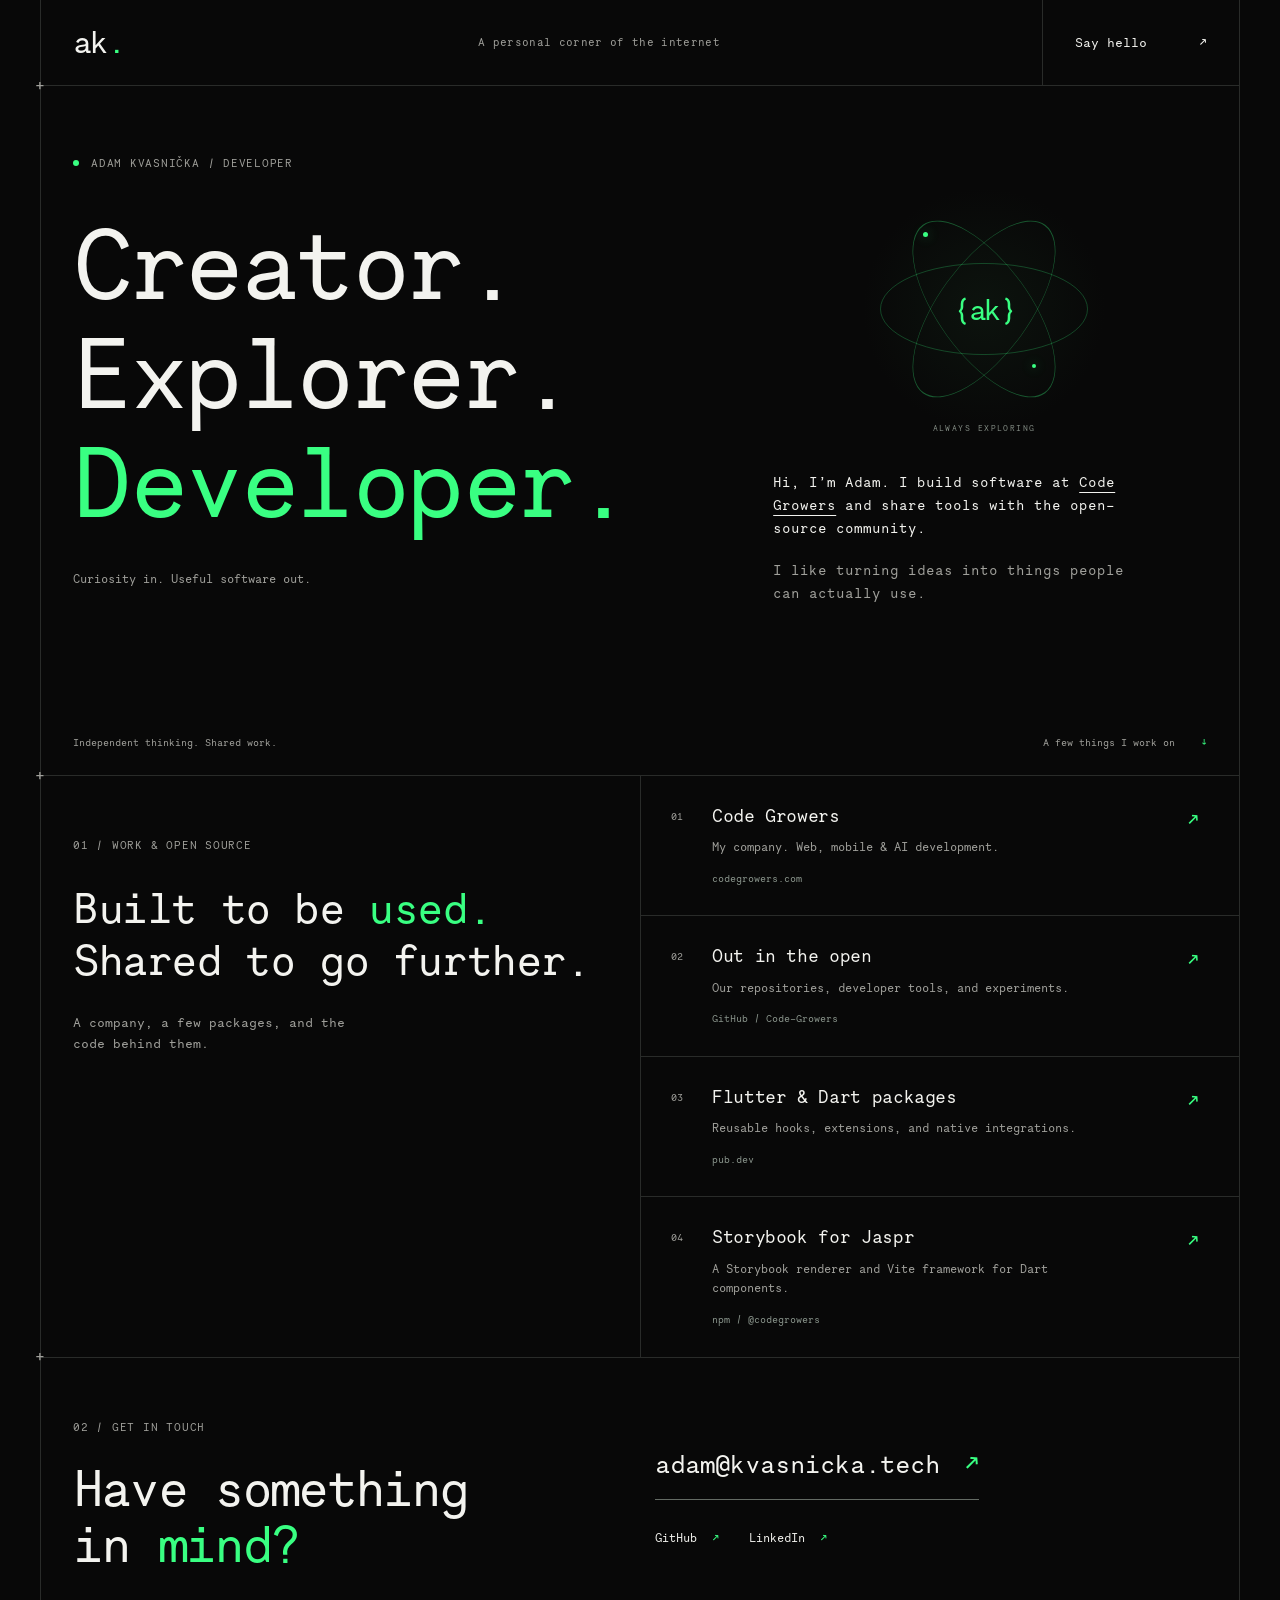
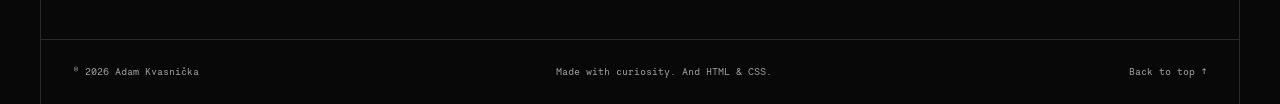
==== index.html @ e01c3063 "Build personal website in Code Growers style" ====
<!doctype html>
<html lang="en">
  <head>
    <meta charset="utf-8">
    <meta name="viewport" content="width=device-width, initial-scale=1">
    <meta name="theme-color" content="#080808">
    <title>Adam Kvasnička — Creator, explorer, developer</title>
    <meta name="description" content="I'm Adam Kvasnička. I build software at Code Growers and share tools for developers. Explore my work and get in touch.">
    <link rel="canonical" href="https://kvasnicka.tech/">
    <meta property="og:type" content="website">
    <meta property="og:title" content="Adam Kvasnička — Creator, explorer, developer">
    <meta property="og:description" content="Building software at Code Growers. Sharing tools with the open-source community.">
    <meta property="og:url" content="https://kvasnicka.tech/">
    <link rel="icon" type="image/svg+xml" href="assets/favicon.svg">
    <link rel="preload" href="assets/necto-mono.woff2" as="font" type="font/woff2" crossorigin>
    <link rel="stylesheet" href="styles.css">
  </head>
  <body>
    <a class="skip-link" href="#main">Skip to content</a>
    <div class="frame">
      <header class="header">
        <a class="wordmark" href="./" aria-label="Adam Kvasnička home">ak<span class="accent">.</span></a>
        <span class="header-note">A personal corner of the internet</span>
        <a class="header-contact" href="mailto:adam@kvasnicka.tech">Say hello <span aria-hidden="true">↗</span></a>
      </header>

      <main id="main">
        <section class="hero" aria-labelledby="intro">
          <div class="hero-heading">
            <p class="eyebrow"><span class="status-dot" aria-hidden="true"></span> Adam Kvasnička / Developer</p>
            <h1 id="intro">Creator.<br>Explorer.<br><span class="accent">Developer.</span></h1>
            <p class="hero-caption">Curiosity in. Useful software out.</p>
          </div>
          <div class="hero-aside">
            <div class="orbit" aria-hidden="true"><span class="orbit-ring ring-one"></span><span class="orbit-ring ring-two"></span><span class="orbit-ring ring-three"></span><span class="orbit-core">{ak}</span><span class="orbit-label">ALWAYS EXPLORING</span></div>
            <div class="intro-copy">
              <p>Hi, I’m Adam. I build software at <a class="inline-link" href="https://codegrowers.com/">Code Growers</a> and share tools with the open-source community.</p>
              <p>I like turning ideas into things people can actually use.</p>
            </div>
          </div>
          <div class="hero-bottom"><span>Independent thinking. Shared work.</span><a href="#work">A few things I work on <span aria-hidden="true">↓</span></a></div>
        </section>

        <section class="work" id="work" aria-labelledby="work-heading">
          <div class="section-intro"><p class="eyebrow">01 / Work &amp; open source</p><h2 id="work-heading">Built to be <span class="accent">used.</span><br>Shared to go further.</h2><p>A company, a few packages, and the code behind them.</p></div>
          <div class="work-links">
            <a class="project" href="https://codegrowers.com/"><span class="project-number">01</span><span><h3>Code Growers</h3><p>My company. Web, mobile &amp; AI development.</p><span class="tag">codegrowers.com</span></span><span class="arrow" aria-hidden="true">↗</span></a>
            <a class="project" href="https://github.com/Code-Growers"><span class="project-number">02</span><span><h3>Out in the open</h3><p>Our repositories, developer tools, and experiments.</p><span class="tag">GitHub / Code-Growers</span></span><span class="arrow" aria-hidden="true">↗</span></a>
            <a class="project" href="https://pub.dev/publishers/codegrowers.tech/packages"><span class="project-number">03</span><span><h3>Flutter &amp; Dart packages</h3><p>Reusable hooks, extensions, and native integrations.</p><span class="tag">pub.dev</span></span><span class="arrow" aria-hidden="true">↗</span></a>
            <a class="project" href="https://www.npmjs.com/package/@codegrowers/storybook-jaspr-vite"><span class="project-number">04</span><span><h3>Storybook for Jaspr</h3><p>A Storybook renderer and Vite framework for Dart components.</p><span class="tag">npm / @codegrowers</span></span><span class="arrow" aria-hidden="true">↗</span></a>
          </div>
        </section>

        <section class="contact" aria-labelledby="contact-heading">
          <div><p class="eyebrow">02 / Get in touch</p><h2 id="contact-heading">Have something<br>in <span class="accent">mind?</span></h2></div>
          <div class="contact-links"><a class="email" href="mailto:adam@kvasnicka.tech">adam@kvasnicka.tech <span aria-hidden="true">↗</span></a><nav class="socials" aria-label="Find Adam online"><a href="https://github.com/NomiAdam">GitHub <span aria-hidden="true">↗</span></a><a href="https://www.linkedin.com/in/adam-kvasni%C4%8Dka-223717183/">LinkedIn <span aria-hidden="true">↗</span></a></nav></div>
        </section>
      </main>
      <footer><span>© 2026 Adam Kvasnička</span><span>Made with curiosity. And HTML &amp; CSS.</span><a href="#main">Back to top ↑</a></footer>
    </div>
  </body>
</html>
---- styles.css ----
@font-face{font-family:"Necto Mono";src:url("assets/necto-mono.woff2") format("woff2");font-weight:400;font-style:normal;font-display:swap}
:root{color-scheme:dark;--bg:#080808;--text:#f3f3ef;--muted:#a0a09b;--line:#292b29;--green:#39ff82;font-family:"Necto Mono","Courier New",monospace;color:var(--text);background:var(--bg);font-synthesis:none;scroll-behavior:smooth;scroll-padding-top:24px}
*{box-sizing:border-box}body{margin:0;font-size:15px;line-height:1.65}::selection{background:var(--green);color:var(--bg)}a{color:inherit;text-decoration:none;transition:color .2s,background .2s}a:hover{color:var(--green)}a:focus-visible{outline:2px solid var(--green);outline-offset:6px}h1,h2,h3,p{margin:0}h1,h2,h3{font-weight:400}h1,h2{letter-spacing:-.055em;line-height:1.1}.accent{color:var(--green)}.frame{max-width:1520px;margin:0 40px;border-inline:1px solid var(--line)}.header{height:86px;display:flex;align-items:center;justify-content:space-between;border-bottom:1px solid var(--line);position:relative}.header:after,.hero:after,.work:after{content:"+";position:absolute;bottom:-12px;left:-6px;color:var(--muted);font-size:16px;z-index:1}.wordmark{font-size:32px;letter-spacing:-3px;padding-inline:32px}.header-note{font-size:11px;color:var(--muted);letter-spacing:.03em}.header-contact{height:100%;padding:0 32px;border-left:1px solid var(--line);display:flex;align-items:center;gap:52px;font-size:13px}.header-contact:hover{background:var(--green);color:var(--bg)}.eyebrow{font-size:11px;letter-spacing:.07em;text-transform:uppercase;color:var(--muted)}.hero{position:relative;display:grid;grid-template-columns:1.35fr 1fr;min-height:690px;padding-bottom:85px;border-bottom:1px solid var(--line);background:linear-gradient(90deg,transparent calc(50% - .5px),#171a17 50%,transparent calc(50% + .5px))}.hero-heading{padding:68px 32px 32px;z-index:1}.hero-heading .eyebrow{display:flex;gap:12px;align-items:center}.status-dot{width:6px;height:6px;border-radius:50%;background:var(--green)}h1{font-size:clamp(60px,7.8vw,118px);margin-top:38px;line-height:1.09}.hero-caption{margin-top:32px;font-size:12px;color:var(--muted)}.hero-aside{display:flex;flex-direction:column;justify-content:center;padding:36px 44px 24px;min-width:0}.intro-copy{max-width:370px;font-size:14px}.intro-copy p+p{margin-top:18px;color:var(--muted)}.inline-link{text-decoration:underline;text-underline-offset:5px}.orbit{width:252px;height:252px;position:relative;align-self:center;margin:0 0 36px;display:grid;place-items:center;background:radial-gradient(ellipse,#152a1a55,transparent 68%)}.orbit-ring{position:absolute;width:208px;height:208px;border:1px solid #39ff8255;border-radius:50%}.ring-one{transform:rotate(-36deg) scaleX(.44)}.ring-two{transform:rotate(36deg) scaleX(.44)}.ring-three{transform:rotate(90deg) scaleX(.44)}.orbit:before,.orbit:after{content:"";position:absolute;background:var(--green);width:5px;height:5px;border-radius:50%;top:49px;left:65px;box-shadow:0 0 12px #39ff8277}.orbit:after{top:181px;left:174px;width:4px;height:4px}.orbit-core{font-size:30px;color:var(--green);letter-spacing:-3px}.orbit-label{position:absolute;bottom:0;color:#848d85;font-size:8px;letter-spacing:.18em}.hero-bottom{position:absolute;bottom:0;left:0;right:0;display:flex;justify-content:space-between;padding:24px 32px;font-size:10px;color:var(--muted)}.hero-bottom a{display:flex;gap:26px}.hero-bottom a span{color:var(--green)}.work{display:grid;grid-template-columns:1fr 1fr;border-bottom:1px solid var(--line);position:relative}.section-intro{padding:60px 32px}.section-intro h2{margin-top:28px;font-size:clamp(30px,3.4vw,50px);line-height:1.2}.section-intro>p:last-child{max-width:300px;margin-top:25px;color:var(--muted);font-size:13px}.work-links{border-left:1px solid var(--line)}.project{display:grid;grid-template-columns:25px 1fr 22px;gap:16px;padding:28px 30px;border-bottom:1px solid var(--line)}.project:last-child{border-bottom:0}.project:hover{background:#101811}.project-number{font-size:10px;color:var(--muted);padding-top:5px}.project h3{font-size:18px;line-height:1.4;letter-spacing:-.02em}.project p{font-size:12px;color:var(--muted);margin-top:8px;max-width:365px}.tag{font-size:10px;color:#8a958c;display:block;margin-top:14px}.arrow{color:var(--green);font-size:20px;transition:transform .2s}.project:hover .arrow{transform:translate(3px,-3px)}.contact{display:grid;grid-template-columns:1fr 1fr;gap:30px;padding:60px 32px 66px;border-bottom:1px solid var(--line)}.contact h2{font-size:clamp(35px,4vw,58px);margin-top:24px}.contact-links{display:flex;flex-direction:column;justify-content:center;align-items:flex-start}.email{font-size:clamp(16px,2vw,26px);border-bottom:1px solid #646b64;padding-bottom:14px;letter-spacing:-.04em;display:flex;gap:24px}.email span{color:var(--green)}.socials{display:flex;gap:30px;margin-top:28px;font-size:12px}.socials span{color:var(--green);margin-left:8px}footer{padding:24px 32px;display:flex;justify-content:space-between;gap:20px;font-size:10px;color:var(--muted)}.skip-link{position:fixed;top:10px;left:10px;padding:10px 20px;background:var(--green);color:var(--bg);z-index:10;transform:translateY(-160%)}.skip-link:focus{transform:translateY(0)}
@media(min-width:1600px){.frame{margin-inline:auto}}
@media(max-width:1000px){.frame{margin-inline:24px}.header-note{display:none}.hero-heading{padding-top:52px}.hero-aside{padding-inline:28px}.hero{min-height:620px}h1{font-size:clamp(60px,8vw,90px)}.orbit{width:210px;height:220px;margin-bottom:20px}.orbit-ring{width:180px;height:180px}.orbit:before{top:43px;left:52px}.orbit:after{top:157px;left:145px}.project{padding-inline:24px;gap:12px}.email{gap:12px}footer{flex-wrap:wrap}}
@media(max-width:680px){.frame{margin-inline:16px}.header{height:72px}.wordmark{padding-inline:20px}.header-contact{padding-inline:20px;gap:30px;font-size:12px}.hero{grid-template-columns:1fr;min-height:auto;background:none;padding-bottom:74px}.hero-heading{padding:42px 20px 0}.hero-heading .eyebrow{font-size:9px}h1{font-size:clamp(52px,12vw,80px);margin-top:28px}.hero-caption{font-size:10px;margin-top:23px}.hero-aside{padding:30px 20px 28px;display:block}.orbit{display:none}.intro-copy{font-size:13px;max-width:400px}.hero-bottom{padding:21px 20px;font-size:10px}.hero-bottom>span{display:none}.work{grid-template-columns:1fr}.section-intro{padding:40px 20px 32px}.section-intro h2{font-size:34px;margin-top:20px}.section-intro>p:last-child{max-width:100%;margin-top:18px}.work-links{border-left:0;border-top:1px solid var(--line)}.project{padding:25px 20px;grid-template-columns:20px 1fr 16px;gap:10px}.project h3{font-size:16px}.project p{font-size:11px}.contact{grid-template-columns:1fr;padding:40px 20px;gap:30px}.contact h2{font-size:40px;margin-top:20px}.email{font-size:clamp(14px,4.3vw,24px);gap:12px}.socials{margin-top:24px}footer{padding:22px 20px;font-size:9px;gap:14px}footer>span:nth-child(2){order:3;flex-basis:100%}footer>a{margin-left:auto}}
@media(prefers-reduced-motion:reduce){:root{scroll-behavior:auto}a,.arrow{transition:none}}
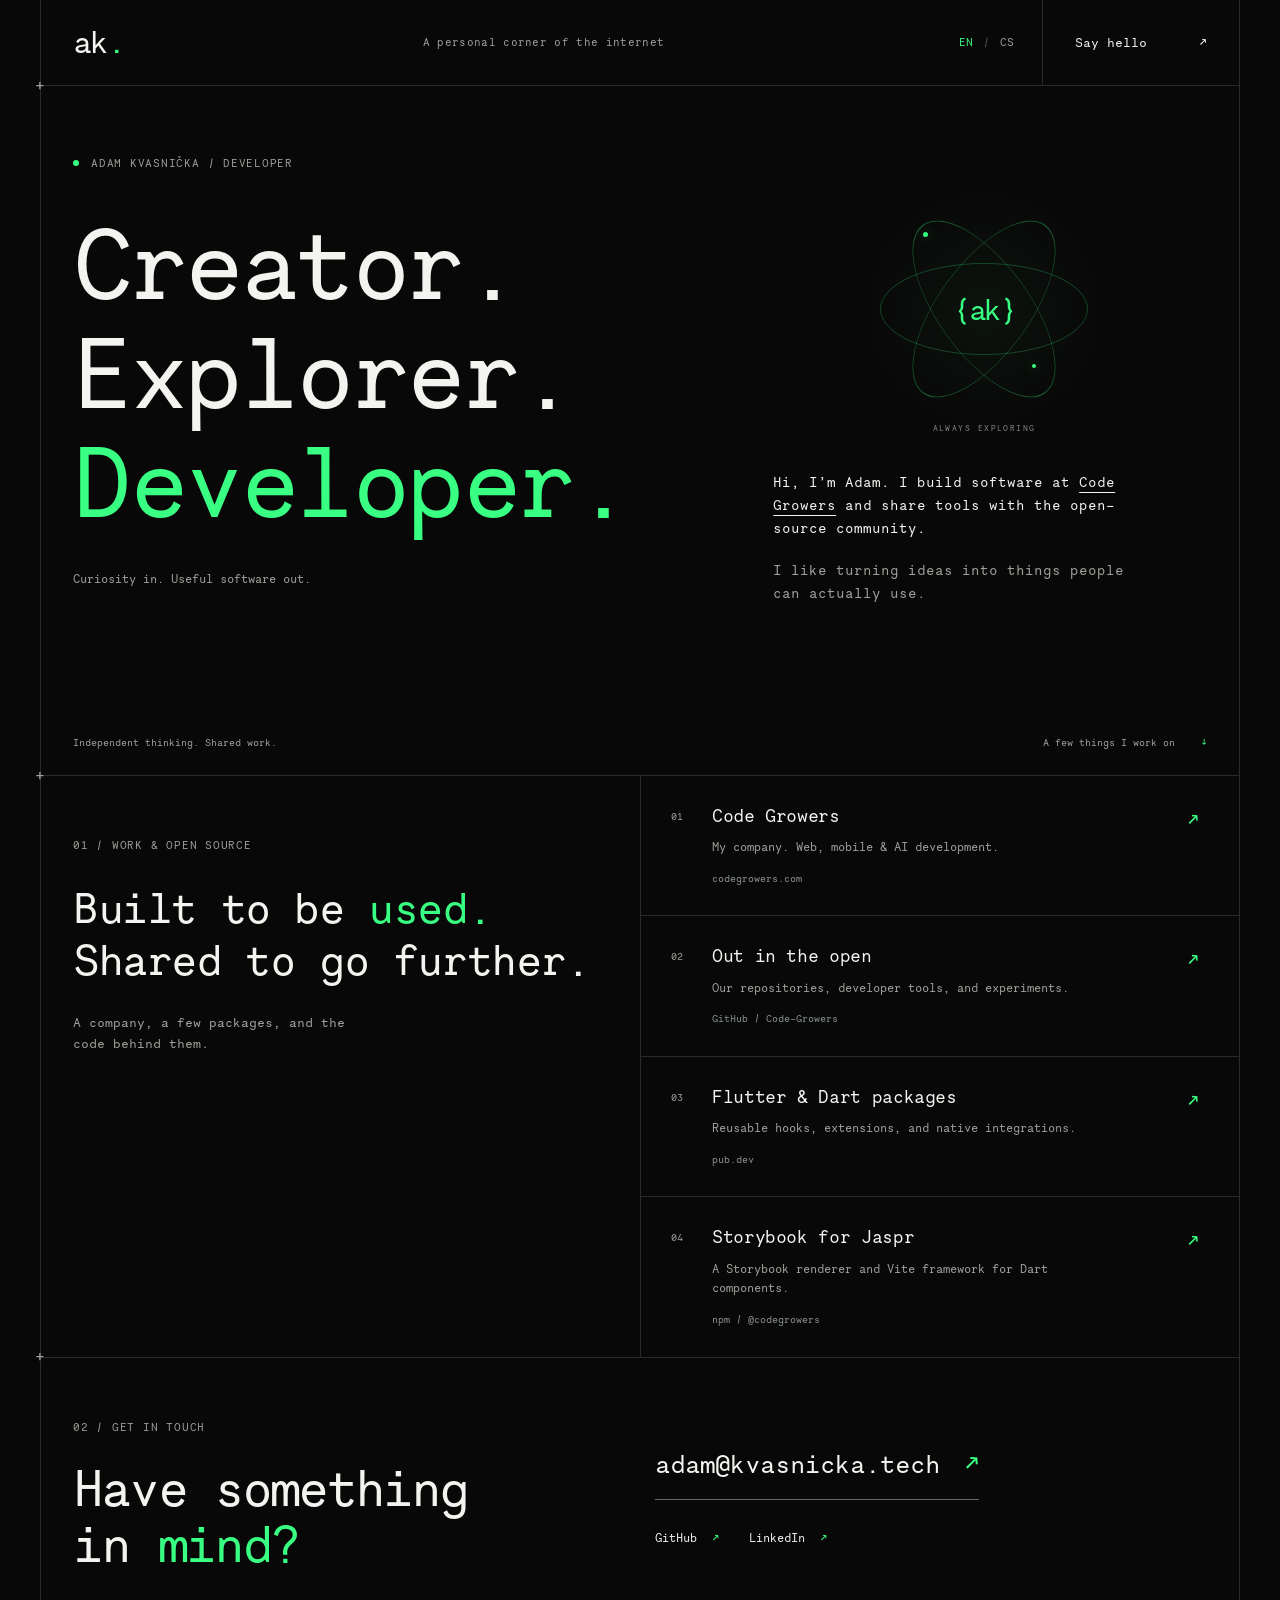
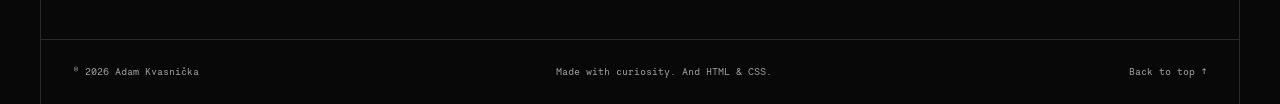
==== commit c8645a1b: "Add Czech and English localization with language switch" ====
--- a/index.html
+++ b/index.html
@@ -1,62 +1,175 @@
 <!doctype html>
 <html lang="en">
   <head>
-    <meta charset="utf-8">
-    <meta name="viewport" content="width=device-width, initial-scale=1">
-    <meta name="theme-color" content="#080808">
+    <meta charset="utf-8" />
+    <meta name="viewport" content="width=device-width, initial-scale=1" />
+    <meta name="theme-color" content="#080808" />
     <title>Adam Kvasnička — Creator, explorer, developer</title>
-    <meta name="description" content="I'm Adam Kvasnička. I build software at Code Growers and share tools for developers. Explore my work and get in touch.">
-    <link rel="canonical" href="https://kvasnicka.tech/">
-    <meta property="og:type" content="website">
-    <meta property="og:title" content="Adam Kvasnička — Creator, explorer, developer">
-    <meta property="og:description" content="Building software at Code Growers. Sharing tools with the open-source community.">
-    <meta property="og:url" content="https://kvasnicka.tech/">
-    <link rel="icon" type="image/svg+xml" href="assets/favicon.svg">
-    <link rel="preload" href="assets/necto-mono.woff2" as="font" type="font/woff2" crossorigin>
-    <link rel="stylesheet" href="styles.css">
+    <meta
+      name="description"
+      content="I'm Adam Kvasnička. I build software at Code Growers and share tools for developers. Explore my work and get in touch."
+    />
+    <link rel="canonical" href="https://kvasnicka.tech/" />
+    <link rel="alternate" hreflang="en" href="https://kvasnicka.tech/en/" />
+    <link rel="alternate" hreflang="cs" href="https://kvasnicka.tech/cs/" />
+    <link rel="alternate" hreflang="x-default" href="https://kvasnicka.tech/" />
+    <meta property="og:type" content="website" />
+    <meta
+      property="og:title"
+      content="Adam Kvasnička — Creator, explorer, developer"
+    />
+    <meta
+      property="og:description"
+      content="Building software at Code Growers. Sharing tools with the open-source community."
+    />
+    <meta property="og:url" content="https://kvasnicka.tech/" />
+    <link rel="icon" type="image/svg+xml" href="assets/favicon.svg" />
+    <link
+      rel="preload"
+      href="assets/necto-mono.woff2"
+      as="font"
+      type="font/woff2"
+      crossorigin
+    />
+    <link rel="stylesheet" href="styles.css" />
   </head>
   <body>
     <a class="skip-link" href="#main">Skip to content</a>
     <div class="frame">
       <header class="header">
-        <a class="wordmark" href="./" aria-label="Adam Kvasnička home">ak<span class="accent">.</span></a>
+        <a class="wordmark" href="./" aria-label="Adam Kvasnička home"
+          >ak<span class="accent">.</span></a
+        >
         <span class="header-note">A personal corner of the internet</span>
-        <a class="header-contact" href="mailto:adam@kvasnicka.tech">Say hello <span aria-hidden="true">↗</span></a>
+        <nav class="languages" aria-label="Language">
+          <a href="en/" lang="en" hreflang="en" aria-current="page">EN</a
+          ><span aria-hidden="true">/</span
+          ><a href="cs/" lang="cs" hreflang="cs">CS</a>
+        </nav>
+        <a class="header-contact" href="mailto:adam@kvasnicka.tech"
+          >Say hello <span aria-hidden="true">↗</span></a
+        >
       </header>
 
       <main id="main">
         <section class="hero" aria-labelledby="intro">
           <div class="hero-heading">
-            <p class="eyebrow"><span class="status-dot" aria-hidden="true"></span> Adam Kvasnička / Developer</p>
-            <h1 id="intro">Creator.<br>Explorer.<br><span class="accent">Developer.</span></h1>
+            <p class="eyebrow">
+              <span class="status-dot" aria-hidden="true"></span> Adam Kvasnička
+              / Developer
+            </p>
+            <h1 id="intro">
+              Creator.<br />Explorer.<br /><span class="accent"
+                >Developer.</span
+              >
+            </h1>
             <p class="hero-caption">Curiosity in. Useful software out.</p>
           </div>
           <div class="hero-aside">
-            <div class="orbit" aria-hidden="true"><span class="orbit-ring ring-one"></span><span class="orbit-ring ring-two"></span><span class="orbit-ring ring-three"></span><span class="orbit-core">{ak}</span><span class="orbit-label">ALWAYS EXPLORING</span></div>
+            <div class="orbit" aria-hidden="true">
+              <span class="orbit-ring ring-one"></span
+              ><span class="orbit-ring ring-two"></span
+              ><span class="orbit-ring ring-three"></span
+              ><span class="orbit-core">{ak}</span
+              ><span class="orbit-label">ALWAYS EXPLORING</span>
+            </div>
             <div class="intro-copy">
-              <p>Hi, I’m Adam. I build software at <a class="inline-link" href="https://codegrowers.com/">Code Growers</a> and share tools with the open-source community.</p>
+              <p>
+                Hi, I’m Adam. I build software at
+                <a class="inline-link" href="https://codegrowers.com/"
+                  >Code Growers</a
+                >
+                and share tools with the open-source community.
+              </p>
               <p>I like turning ideas into things people can actually use.</p>
             </div>
           </div>
-          <div class="hero-bottom"><span>Independent thinking. Shared work.</span><a href="#work">A few things I work on <span aria-hidden="true">↓</span></a></div>
+          <div class="hero-bottom">
+            <span>Independent thinking. Shared work.</span
+            ><a href="#work"
+              >A few things I work on <span aria-hidden="true">↓</span></a
+            >
+          </div>
         </section>
 
         <section class="work" id="work" aria-labelledby="work-heading">
-          <div class="section-intro"><p class="eyebrow">01 / Work &amp; open source</p><h2 id="work-heading">Built to be <span class="accent">used.</span><br>Shared to go further.</h2><p>A company, a few packages, and the code behind them.</p></div>
+          <div class="section-intro">
+            <p class="eyebrow">01 / Work &amp; open source</p>
+            <h2 id="work-heading">
+              Built to be <span class="accent">used.</span><br />Shared to go
+              further.
+            </h2>
+            <p>A company, a few packages, and the code behind them.</p>
+          </div>
           <div class="work-links">
-            <a class="project" href="https://codegrowers.com/"><span class="project-number">01</span><span><h3>Code Growers</h3><p>My company. Web, mobile &amp; AI development.</p><span class="tag">codegrowers.com</span></span><span class="arrow" aria-hidden="true">↗</span></a>
-            <a class="project" href="https://github.com/Code-Growers"><span class="project-number">02</span><span><h3>Out in the open</h3><p>Our repositories, developer tools, and experiments.</p><span class="tag">GitHub / Code-Growers</span></span><span class="arrow" aria-hidden="true">↗</span></a>
-            <a class="project" href="https://pub.dev/publishers/codegrowers.tech/packages"><span class="project-number">03</span><span><h3>Flutter &amp; Dart packages</h3><p>Reusable hooks, extensions, and native integrations.</p><span class="tag">pub.dev</span></span><span class="arrow" aria-hidden="true">↗</span></a>
-            <a class="project" href="https://www.npmjs.com/package/@codegrowers/storybook-jaspr-vite"><span class="project-number">04</span><span><h3>Storybook for Jaspr</h3><p>A Storybook renderer and Vite framework for Dart components.</p><span class="tag">npm / @codegrowers</span></span><span class="arrow" aria-hidden="true">↗</span></a>
+            <a class="project" href="https://codegrowers.com/"
+              ><span class="project-number">01</span
+              ><span
+                ><h3>Code Growers</h3>
+                <p>My company. Web, mobile &amp; AI development.</p>
+                <span class="tag">codegrowers.com</span></span
+              ><span class="arrow" aria-hidden="true">↗</span></a
+            >
+            <a class="project" href="https://github.com/Code-Growers"
+              ><span class="project-number">02</span
+              ><span
+                ><h3>Out in the open</h3>
+                <p>Our repositories, developer tools, and experiments.</p>
+                <span class="tag">GitHub / Code-Growers</span></span
+              ><span class="arrow" aria-hidden="true">↗</span></a
+            >
+            <a
+              class="project"
+              href="https://pub.dev/publishers/codegrowers.tech/packages"
+              ><span class="project-number">03</span
+              ><span
+                ><h3>Flutter &amp; Dart packages</h3>
+                <p>Reusable hooks, extensions, and native integrations.</p>
+                <span class="tag">pub.dev</span></span
+              ><span class="arrow" aria-hidden="true">↗</span></a
+            >
+            <a
+              class="project"
+              href="https://www.npmjs.com/package/@codegrowers/storybook-jaspr-vite"
+              ><span class="project-number">04</span
+              ><span
+                ><h3>Storybook for Jaspr</h3>
+                <p>
+                  A Storybook renderer and Vite framework for Dart components.
+                </p>
+                <span class="tag">npm / @codegrowers</span></span
+              ><span class="arrow" aria-hidden="true">↗</span></a
+            >
           </div>
         </section>
 
         <section class="contact" aria-labelledby="contact-heading">
-          <div><p class="eyebrow">02 / Get in touch</p><h2 id="contact-heading">Have something<br>in <span class="accent">mind?</span></h2></div>
-          <div class="contact-links"><a class="email" href="mailto:adam@kvasnicka.tech">adam@kvasnicka.tech <span aria-hidden="true">↗</span></a><nav class="socials" aria-label="Find Adam online"><a href="https://github.com/NomiAdam">GitHub <span aria-hidden="true">↗</span></a><a href="https://www.linkedin.com/in/adam-kvasni%C4%8Dka-223717183/">LinkedIn <span aria-hidden="true">↗</span></a></nav></div>
+          <div>
+            <p class="eyebrow">02 / Get in touch</p>
+            <h2 id="contact-heading">
+              Have something<br />in <span class="accent">mind?</span>
+            </h2>
+          </div>
+          <div class="contact-links">
+            <a class="email" href="mailto:adam@kvasnicka.tech"
+              >adam@kvasnicka.tech <span aria-hidden="true">↗</span></a
+            >
+            <nav class="socials" aria-label="Find Adam online">
+              <a href="https://github.com/NomiAdam"
+                >GitHub <span aria-hidden="true">↗</span></a
+              ><a
+                href="https://www.linkedin.com/in/adam-kvasni%C4%8Dka-223717183/"
+                >LinkedIn <span aria-hidden="true">↗</span></a
+              >
+            </nav>
+          </div>
         </section>
       </main>
-      <footer><span>© 2026 Adam Kvasnička</span><span>Made with curiosity. And HTML &amp; CSS.</span><a href="#main">Back to top ↑</a></footer>
+      <footer>
+        <span>© 2026 Adam Kvasnička</span
+        ><span>Made with curiosity. And HTML &amp; CSS.</span
+        ><a href="#main">Back to top ↑</a>
+      </footer>
     </div>
   </body>
 </html>
--- a/styles.css
+++ b/styles.css
@@ -1,7 +1,582 @@
-@font-face{font-family:"Necto Mono";src:url("assets/necto-mono.woff2") format("woff2");font-weight:400;font-style:normal;font-display:swap}
-:root{color-scheme:dark;--bg:#080808;--text:#f3f3ef;--muted:#a0a09b;--line:#292b29;--green:#39ff82;font-family:"Necto Mono","Courier New",monospace;color:var(--text);background:var(--bg);font-synthesis:none;scroll-behavior:smooth;scroll-padding-top:24px}
-*{box-sizing:border-box}body{margin:0;font-size:15px;line-height:1.65}::selection{background:var(--green);color:var(--bg)}a{color:inherit;text-decoration:none;transition:color .2s,background .2s}a:hover{color:var(--green)}a:focus-visible{outline:2px solid var(--green);outline-offset:6px}h1,h2,h3,p{margin:0}h1,h2,h3{font-weight:400}h1,h2{letter-spacing:-.055em;line-height:1.1}.accent{color:var(--green)}.frame{max-width:1520px;margin:0 40px;border-inline:1px solid var(--line)}.header{height:86px;display:flex;align-items:center;justify-content:space-between;border-bottom:1px solid var(--line);position:relative}.header:after,.hero:after,.work:after{content:"+";position:absolute;bottom:-12px;left:-6px;color:var(--muted);font-size:16px;z-index:1}.wordmark{font-size:32px;letter-spacing:-3px;padding-inline:32px}.header-note{font-size:11px;color:var(--muted);letter-spacing:.03em}.header-contact{height:100%;padding:0 32px;border-left:1px solid var(--line);display:flex;align-items:center;gap:52px;font-size:13px}.header-contact:hover{background:var(--green);color:var(--bg)}.eyebrow{font-size:11px;letter-spacing:.07em;text-transform:uppercase;color:var(--muted)}.hero{position:relative;display:grid;grid-template-columns:1.35fr 1fr;min-height:690px;padding-bottom:85px;border-bottom:1px solid var(--line);background:linear-gradient(90deg,transparent calc(50% - .5px),#171a17 50%,transparent calc(50% + .5px))}.hero-heading{padding:68px 32px 32px;z-index:1}.hero-heading .eyebrow{display:flex;gap:12px;align-items:center}.status-dot{width:6px;height:6px;border-radius:50%;background:var(--green)}h1{font-size:clamp(60px,7.8vw,118px);margin-top:38px;line-height:1.09}.hero-caption{margin-top:32px;font-size:12px;color:var(--muted)}.hero-aside{display:flex;flex-direction:column;justify-content:center;padding:36px 44px 24px;min-width:0}.intro-copy{max-width:370px;font-size:14px}.intro-copy p+p{margin-top:18px;color:var(--muted)}.inline-link{text-decoration:underline;text-underline-offset:5px}.orbit{width:252px;height:252px;position:relative;align-self:center;margin:0 0 36px;display:grid;place-items:center;background:radial-gradient(ellipse,#152a1a55,transparent 68%)}.orbit-ring{position:absolute;width:208px;height:208px;border:1px solid #39ff8255;border-radius:50%}.ring-one{transform:rotate(-36deg) scaleX(.44)}.ring-two{transform:rotate(36deg) scaleX(.44)}.ring-three{transform:rotate(90deg) scaleX(.44)}.orbit:before,.orbit:after{content:"";position:absolute;background:var(--green);width:5px;height:5px;border-radius:50%;top:49px;left:65px;box-shadow:0 0 12px #39ff8277}.orbit:after{top:181px;left:174px;width:4px;height:4px}.orbit-core{font-size:30px;color:var(--green);letter-spacing:-3px}.orbit-label{position:absolute;bottom:0;color:#848d85;font-size:8px;letter-spacing:.18em}.hero-bottom{position:absolute;bottom:0;left:0;right:0;display:flex;justify-content:space-between;padding:24px 32px;font-size:10px;color:var(--muted)}.hero-bottom a{display:flex;gap:26px}.hero-bottom a span{color:var(--green)}.work{display:grid;grid-template-columns:1fr 1fr;border-bottom:1px solid var(--line);position:relative}.section-intro{padding:60px 32px}.section-intro h2{margin-top:28px;font-size:clamp(30px,3.4vw,50px);line-height:1.2}.section-intro>p:last-child{max-width:300px;margin-top:25px;color:var(--muted);font-size:13px}.work-links{border-left:1px solid var(--line)}.project{display:grid;grid-template-columns:25px 1fr 22px;gap:16px;padding:28px 30px;border-bottom:1px solid var(--line)}.project:last-child{border-bottom:0}.project:hover{background:#101811}.project-number{font-size:10px;color:var(--muted);padding-top:5px}.project h3{font-size:18px;line-height:1.4;letter-spacing:-.02em}.project p{font-size:12px;color:var(--muted);margin-top:8px;max-width:365px}.tag{font-size:10px;color:#8a958c;display:block;margin-top:14px}.arrow{color:var(--green);font-size:20px;transition:transform .2s}.project:hover .arrow{transform:translate(3px,-3px)}.contact{display:grid;grid-template-columns:1fr 1fr;gap:30px;padding:60px 32px 66px;border-bottom:1px solid var(--line)}.contact h2{font-size:clamp(35px,4vw,58px);margin-top:24px}.contact-links{display:flex;flex-direction:column;justify-content:center;align-items:flex-start}.email{font-size:clamp(16px,2vw,26px);border-bottom:1px solid #646b64;padding-bottom:14px;letter-spacing:-.04em;display:flex;gap:24px}.email span{color:var(--green)}.socials{display:flex;gap:30px;margin-top:28px;font-size:12px}.socials span{color:var(--green);margin-left:8px}footer{padding:24px 32px;display:flex;justify-content:space-between;gap:20px;font-size:10px;color:var(--muted)}.skip-link{position:fixed;top:10px;left:10px;padding:10px 20px;background:var(--green);color:var(--bg);z-index:10;transform:translateY(-160%)}.skip-link:focus{transform:translateY(0)}
-@media(min-width:1600px){.frame{margin-inline:auto}}
-@media(max-width:1000px){.frame{margin-inline:24px}.header-note{display:none}.hero-heading{padding-top:52px}.hero-aside{padding-inline:28px}.hero{min-height:620px}h1{font-size:clamp(60px,8vw,90px)}.orbit{width:210px;height:220px;margin-bottom:20px}.orbit-ring{width:180px;height:180px}.orbit:before{top:43px;left:52px}.orbit:after{top:157px;left:145px}.project{padding-inline:24px;gap:12px}.email{gap:12px}footer{flex-wrap:wrap}}
-@media(max-width:680px){.frame{margin-inline:16px}.header{height:72px}.wordmark{padding-inline:20px}.header-contact{padding-inline:20px;gap:30px;font-size:12px}.hero{grid-template-columns:1fr;min-height:auto;background:none;padding-bottom:74px}.hero-heading{padding:42px 20px 0}.hero-heading .eyebrow{font-size:9px}h1{font-size:clamp(52px,12vw,80px);margin-top:28px}.hero-caption{font-size:10px;margin-top:23px}.hero-aside{padding:30px 20px 28px;display:block}.orbit{display:none}.intro-copy{font-size:13px;max-width:400px}.hero-bottom{padding:21px 20px;font-size:10px}.hero-bottom>span{display:none}.work{grid-template-columns:1fr}.section-intro{padding:40px 20px 32px}.section-intro h2{font-size:34px;margin-top:20px}.section-intro>p:last-child{max-width:100%;margin-top:18px}.work-links{border-left:0;border-top:1px solid var(--line)}.project{padding:25px 20px;grid-template-columns:20px 1fr 16px;gap:10px}.project h3{font-size:16px}.project p{font-size:11px}.contact{grid-template-columns:1fr;padding:40px 20px;gap:30px}.contact h2{font-size:40px;margin-top:20px}.email{font-size:clamp(14px,4.3vw,24px);gap:12px}.socials{margin-top:24px}footer{padding:22px 20px;font-size:9px;gap:14px}footer>span:nth-child(2){order:3;flex-basis:100%}footer>a{margin-left:auto}}
-@media(prefers-reduced-motion:reduce){:root{scroll-behavior:auto}a,.arrow{transition:none}}
+@font-face {
+  font-family: "Necto Mono";
+  src: url("assets/necto-mono.woff2") format("woff2");
+  font-weight: 400;
+  font-style: normal;
+  font-display: swap;
+}
+:root {
+  color-scheme: dark;
+  --bg: #080808;
+  --text: #f3f3ef;
+  --muted: #a0a09b;
+  --line: #292b29;
+  --green: #39ff82;
+  font-family: "Necto Mono", "Courier New", monospace;
+  color: var(--text);
+  background: var(--bg);
+  font-synthesis: none;
+  scroll-behavior: smooth;
+  scroll-padding-top: 24px;
+}
+* {
+  box-sizing: border-box;
+}
+body {
+  margin: 0;
+  font-size: 15px;
+  line-height: 1.65;
+}
+::selection {
+  background: var(--green);
+  color: var(--bg);
+}
+a {
+  color: inherit;
+  text-decoration: none;
+  transition:
+    color 0.2s,
+    background 0.2s;
+}
+a:hover {
+  color: var(--green);
+}
+a:focus-visible {
+  outline: 2px solid var(--green);
+  outline-offset: 6px;
+}
+h1,
+h2,
+h3,
+p {
+  margin: 0;
+}
+h1,
+h2,
+h3 {
+  font-weight: 400;
+}
+h1,
+h2 {
+  letter-spacing: -0.055em;
+  line-height: 1.1;
+}
+.accent {
+  color: var(--green);
+}
+.frame {
+  max-width: 1520px;
+  margin: 0 40px;
+  border-inline: 1px solid var(--line);
+}
+.header {
+  height: 86px;
+  display: flex;
+  align-items: center;
+  justify-content: space-between;
+  border-bottom: 1px solid var(--line);
+  position: relative;
+}
+.header:after,
+.hero:after,
+.work:after {
+  content: "+";
+  position: absolute;
+  bottom: -12px;
+  left: -6px;
+  color: var(--muted);
+  font-size: 16px;
+  z-index: 1;
+}
+.wordmark {
+  font-size: 32px;
+  letter-spacing: -3px;
+  padding-inline: 32px;
+}
+.header-note {
+  font-size: 11px;
+  color: var(--muted);
+  letter-spacing: 0.03em;
+}
+.header-contact {
+  height: 100%;
+  padding: 0 32px;
+  border-left: 1px solid var(--line);
+  display: flex;
+  align-items: center;
+  gap: 52px;
+  font-size: 13px;
+}
+.header-contact:hover {
+  background: var(--green);
+  color: var(--bg);
+}
+.eyebrow {
+  font-size: 11px;
+  letter-spacing: 0.07em;
+  text-transform: uppercase;
+  color: var(--muted);
+}
+.hero {
+  position: relative;
+  display: grid;
+  grid-template-columns: 1.35fr 1fr;
+  min-height: 690px;
+  padding-bottom: 85px;
+  border-bottom: 1px solid var(--line);
+  background: linear-gradient(
+    90deg,
+    transparent calc(50% - 0.5px),
+    #171a17 50%,
+    transparent calc(50% + 0.5px)
+  );
+}
+.hero-heading {
+  padding: 68px 32px 32px;
+  z-index: 1;
+}
+.hero-heading .eyebrow {
+  display: flex;
+  gap: 12px;
+  align-items: center;
+}
+.status-dot {
+  width: 6px;
+  height: 6px;
+  border-radius: 50%;
+  background: var(--green);
+}
+h1 {
+  font-size: clamp(60px, 7.8vw, 118px);
+  margin-top: 38px;
+  line-height: 1.09;
+}
+.hero-caption {
+  margin-top: 32px;
+  font-size: 12px;
+  color: var(--muted);
+}
+.hero-aside {
+  display: flex;
+  flex-direction: column;
+  justify-content: center;
+  padding: 36px 44px 24px;
+  min-width: 0;
+}
+.intro-copy {
+  max-width: 370px;
+  font-size: 14px;
+}
+.intro-copy p + p {
+  margin-top: 18px;
+  color: var(--muted);
+}
+.inline-link {
+  text-decoration: underline;
+  text-underline-offset: 5px;
+}
+.orbit {
+  width: 252px;
+  height: 252px;
+  position: relative;
+  align-self: center;
+  margin: 0 0 36px;
+  display: grid;
+  place-items: center;
+  background: radial-gradient(ellipse, #152a1a55, transparent 68%);
+}
+.orbit-ring {
+  position: absolute;
+  width: 208px;
+  height: 208px;
+  border: 1px solid #39ff8255;
+  border-radius: 50%;
+}
+.ring-one {
+  transform: rotate(-36deg) scaleX(0.44);
+}
+.ring-two {
+  transform: rotate(36deg) scaleX(0.44);
+}
+.ring-three {
+  transform: rotate(90deg) scaleX(0.44);
+}
+.orbit:before,
+.orbit:after {
+  content: "";
+  position: absolute;
+  background: var(--green);
+  width: 5px;
+  height: 5px;
+  border-radius: 50%;
+  top: 49px;
+  left: 65px;
+  box-shadow: 0 0 12px #39ff8277;
+}
+.orbit:after {
+  top: 181px;
+  left: 174px;
+  width: 4px;
+  height: 4px;
+}
+.orbit-core {
+  font-size: 30px;
+  color: var(--green);
+  letter-spacing: -3px;
+}
+.orbit-label {
+  position: absolute;
+  bottom: 0;
+  color: #848d85;
+  font-size: 8px;
+  letter-spacing: 0.18em;
+}
+.hero-bottom {
+  position: absolute;
+  bottom: 0;
+  left: 0;
+  right: 0;
+  display: flex;
+  justify-content: space-between;
+  padding: 24px 32px;
+  font-size: 10px;
+  color: var(--muted);
+}
+.hero-bottom a {
+  display: flex;
+  gap: 26px;
+}
+.hero-bottom a span {
+  color: var(--green);
+}
+.work {
+  display: grid;
+  grid-template-columns: 1fr 1fr;
+  border-bottom: 1px solid var(--line);
+  position: relative;
+}
+.section-intro {
+  padding: 60px 32px;
+}
+.section-intro h2 {
+  margin-top: 28px;
+  font-size: clamp(30px, 3.4vw, 50px);
+  line-height: 1.2;
+}
+.section-intro > p:last-child {
+  max-width: 300px;
+  margin-top: 25px;
+  color: var(--muted);
+  font-size: 13px;
+}
+.work-links {
+  border-left: 1px solid var(--line);
+}
+.project {
+  display: grid;
+  grid-template-columns: 25px 1fr 22px;
+  gap: 16px;
+  padding: 28px 30px;
+  border-bottom: 1px solid var(--line);
+}
+.project:last-child {
+  border-bottom: 0;
+}
+.project:hover {
+  background: #101811;
+}
+.project-number {
+  font-size: 10px;
+  color: var(--muted);
+  padding-top: 5px;
+}
+.project h3 {
+  font-size: 18px;
+  line-height: 1.4;
+  letter-spacing: -0.02em;
+}
+.project p {
+  font-size: 12px;
+  color: var(--muted);
+  margin-top: 8px;
+  max-width: 365px;
+}
+.tag {
+  font-size: 10px;
+  color: #8a958c;
+  display: block;
+  margin-top: 14px;
+}
+.arrow {
+  color: var(--green);
+  font-size: 20px;
+  transition: transform 0.2s;
+}
+.project:hover .arrow {
+  transform: translate(3px, -3px);
+}
+.contact {
+  display: grid;
+  grid-template-columns: 1fr 1fr;
+  gap: 30px;
+  padding: 60px 32px 66px;
+  border-bottom: 1px solid var(--line);
+}
+.contact h2 {
+  font-size: clamp(35px, 4vw, 58px);
+  margin-top: 24px;
+}
+.contact-links {
+  display: flex;
+  flex-direction: column;
+  justify-content: center;
+  align-items: flex-start;
+}
+.email {
+  font-size: clamp(16px, 2vw, 26px);
+  border-bottom: 1px solid #646b64;
+  padding-bottom: 14px;
+  letter-spacing: -0.04em;
+  display: flex;
+  gap: 24px;
+}
+.email span {
+  color: var(--green);
+}
+.socials {
+  display: flex;
+  gap: 30px;
+  margin-top: 28px;
+  font-size: 12px;
+}
+.socials span {
+  color: var(--green);
+  margin-left: 8px;
+}
+footer {
+  padding: 24px 32px;
+  display: flex;
+  justify-content: space-between;
+  gap: 20px;
+  font-size: 10px;
+  color: var(--muted);
+}
+.skip-link {
+  position: fixed;
+  top: 10px;
+  left: 10px;
+  padding: 10px 20px;
+  background: var(--green);
+  color: var(--bg);
+  z-index: 10;
+  transform: translateY(-160%);
+}
+.skip-link:focus {
+  transform: translateY(0);
+}
+.languages {
+  display: flex;
+  align-items: center;
+  gap: 10px;
+  margin-left: auto;
+  padding: 0 28px;
+  height: 100%;
+  font-size: 11px;
+  color: var(--muted);
+}
+.languages a[aria-current="page"] {
+  color: var(--green);
+}
+.header-note {
+  margin-left: auto;
+}
+.languages span {
+  color: #545854;
+}
+@media (min-width: 1600px) {
+  .frame {
+    margin-inline: auto;
+  }
+}
+@media (max-width: 1000px) {
+  .frame {
+    margin-inline: 24px;
+  }
+  .header-note {
+    display: none;
+  }
+  .hero-heading {
+    padding-top: 52px;
+  }
+  .hero-aside {
+    padding-inline: 28px;
+  }
+  .hero {
+    min-height: 620px;
+  }
+  h1 {
+    font-size: clamp(60px, 8vw, 90px);
+  }
+  .orbit {
+    width: 210px;
+    height: 220px;
+    margin-bottom: 20px;
+  }
+  .orbit-ring {
+    width: 180px;
+    height: 180px;
+  }
+  .orbit:before {
+    top: 43px;
+    left: 52px;
+  }
+  .orbit:after {
+    top: 157px;
+    left: 145px;
+  }
+  .project {
+    padding-inline: 24px;
+    gap: 12px;
+  }
+  .email {
+    gap: 12px;
+  }
+  footer {
+    flex-wrap: wrap;
+  }
+}
+@media (max-width: 680px) {
+  .frame {
+    margin-inline: 16px;
+  }
+  .header {
+    height: 72px;
+  }
+  .wordmark {
+    padding-inline: 20px;
+  }
+  .header-contact {
+    padding-inline: 20px;
+    gap: 30px;
+    font-size: 12px;
+  }
+  .hero {
+    grid-template-columns: 1fr;
+    min-height: auto;
+    background: none;
+    padding-bottom: 74px;
+  }
+  .hero-heading {
+    padding: 42px 20px 0;
+  }
+  .hero-heading .eyebrow {
+    font-size: 9px;
+  }
+  h1 {
+    font-size: clamp(52px, 12vw, 80px);
+    margin-top: 28px;
+  }
+  .hero-caption {
+    font-size: 10px;
+    margin-top: 23px;
+  }
+  .hero-aside {
+    padding: 30px 20px 28px;
+    display: block;
+  }
+  .orbit {
+    display: none;
+  }
+  .intro-copy {
+    font-size: 13px;
+    max-width: 400px;
+  }
+  .hero-bottom {
+    padding: 21px 20px;
+    font-size: 10px;
+  }
+  .hero-bottom > span {
+    display: none;
+  }
+  .work {
+    grid-template-columns: 1fr;
+  }
+  .section-intro {
+    padding: 40px 20px 32px;
+  }
+  .section-intro h2 {
+    font-size: 34px;
+    margin-top: 20px;
+  }
+  .section-intro > p:last-child {
+    max-width: 100%;
+    margin-top: 18px;
+  }
+  .work-links {
+    border-left: 0;
+    border-top: 1px solid var(--line);
+  }
+  .project {
+    padding: 25px 20px;
+    grid-template-columns: 20px 1fr 16px;
+    gap: 10px;
+  }
+  .project h3 {
+    font-size: 16px;
+  }
+  .project p {
+    font-size: 11px;
+  }
+  .contact {
+    grid-template-columns: 1fr;
+    padding: 40px 20px;
+    gap: 30px;
+  }
+  .contact h2 {
+    font-size: 40px;
+    margin-top: 20px;
+  }
+  .email {
+    font-size: clamp(14px, 4.3vw, 24px);
+    gap: 12px;
+  }
+  .socials {
+    margin-top: 24px;
+  }
+  footer {
+    padding: 22px 20px;
+    font-size: 9px;
+    gap: 14px;
+  }
+  footer > span:nth-child(2) {
+    order: 3;
+    flex-basis: 100%;
+  }
+  footer > a {
+    margin-left: auto;
+  }
+}
+@media (prefers-reduced-motion: reduce) {
+  :root {
+    scroll-behavior: auto;
+  }
+  a,
+  .arrow {
+    transition: none;
+  }
+}
+@media (max-width: 680px) {
+  .languages {
+    padding-inline: 16px;
+    gap: 8px;
+  }
+  .header-contact {
+    gap: 14px;
+  }
+  .hero-caption {
+    max-width: 280px;
+  }
+  .email {
+    overflow-wrap: anywhere;
+  }
+}
